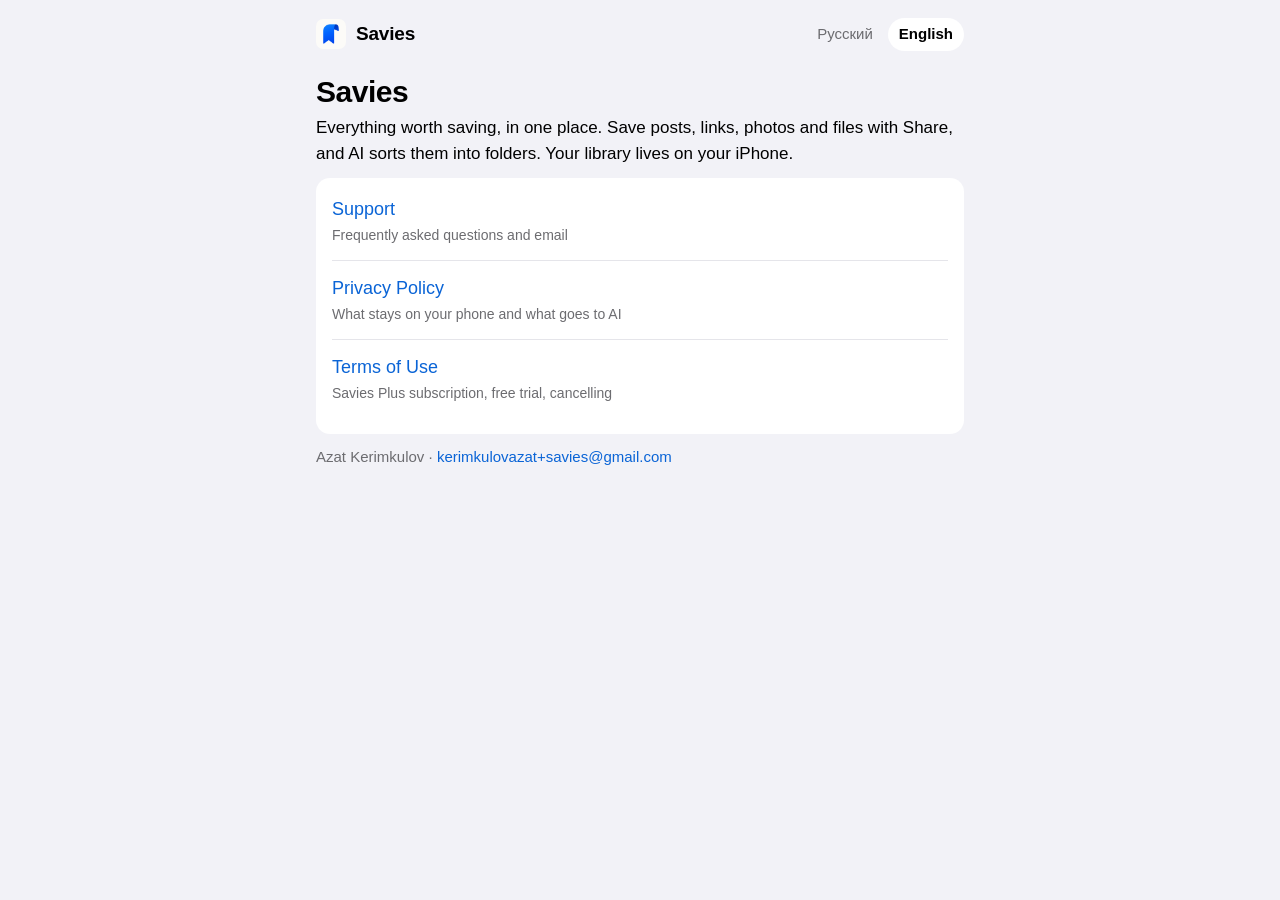
==== index.html @ e02dbc36 "Страницы Savies: политика конфиденциальности, условия использования, поддержка Русский и английский " ====
<!doctype html>
<html lang="ru">
<head>
<meta charset="utf-8">
<meta name="viewport" content="width=device-width, initial-scale=1, viewport-fit=cover">
<meta name="color-scheme" content="light dark">
<title>Savies</title>
<meta name="description" content="Savies — всё, что хочется сохранить, в одном месте. Savies — everything worth saving, in one place.">
<link rel="icon" href="icon.png">
<link rel="apple-touch-icon" href="icon.png">
<link rel="stylesheet" href="style.css">
<script>
  // Язык — как в приложении: русский для ru и языков Беларуси и Центральной Азии, остальным английский;
  // #ru или #en в адресе — выбран явно.
  (function () {
    var root = document.documentElement;
    var phone = ((navigator.languages && navigator.languages[0]) || navigator.language || '').slice(0, 2).toLowerCase();
    function pick() {
      var h = location.hash.slice(1);
      return h === 'ru' || h === 'en' ? h : ['ru', 'be', 'kk', 'ky', 'uz', 'tg'].indexOf(phone) >= 0 ? 'ru' : 'en';
    }
    function apply() { var l = pick(); root.setAttribute('data-lang', l); root.lang = l; }
    apply();
    addEventListener('hashchange', function () { apply(); scrollTo(0, 0); });
    // на соседнюю страницу — с тем же языком
    addEventListener('click', function (e) {
      var a = e.target.closest && e.target.closest('a[href*=".html"]');
      if (a) a.setAttribute('href', a.getAttribute('href').split('#')[0] + '#' + root.lang);
    });
  })();
</script>
</head>
<body>
<header class="top">
  <a class="brand" href="index.html"><img src="icon.png" alt="">Savies</a>
  <nav class="langs"><a href="#ru" data-lang="ru">Русский</a><a href="#en" data-lang="en">English</a></nav>
</header>
<main>

<article lang="ru">
  <h1>Savies</h1>
  <p>Всё, что хочется сохранить, — в одном месте. Посты, ссылки, фото и файлы сохраняются через «Поделиться», а ИИ раскладывает их по папкам. Библиотека живёт на вашем iPhone.</p>
  <div class="card">
    <ul class="links">
      <li><a href="support.html">Поддержка<small>Ответы на частые вопросы и почта</small></a></li>
      <li><a href="privacy.html">Политика конфиденциальности<small>Что хранится на телефоне и что уходит в ИИ</small></a></li>
      <li><a href="terms.html">Условия использования<small>Подписка Savies Plus, пробная неделя, отмена</small></a></li>
    </ul>
  </div>
  <p class="muted">Azat Kerimkulov · <a href="mailto:kerimkulovazat%2Bsavies@gmail.com">kerimkulovazat+savies@gmail.com</a></p>
</article>

<article lang="en">
  <h1>Savies</h1>
  <p>Everything worth saving, in one place. Save posts, links, photos and files with Share, and AI sorts them into folders. Your library lives on your iPhone.</p>
  <div class="card">
    <ul class="links">
      <li><a href="support.html">Support<small>Frequently asked questions and email</small></a></li>
      <li><a href="privacy.html">Privacy Policy<small>What stays on your phone and what goes to AI</small></a></li>
      <li><a href="terms.html">Terms of Use<small>Savies Plus subscription, free trial, cancelling</small></a></li>
    </ul>
  </div>
  <p class="muted">Azat Kerimkulov · <a href="mailto:kerimkulovazat%2Bsavies@gmail.com">kerimkulovazat+savies@gmail.com</a></p>
</article>

</main>
</body>
</html>
---- style.css ----
/* Страницы Savies: политика, условия, поддержка. Цвета — как в приложении (lib/ui/theme.dart),
   тема — по системе, ширина — под телефон. Без внешних шрифтов и скриптов. */
:root {
  color-scheme: light dark;
  --bg: #F2F2F7;
  --card: #FFFFFF;
  --text: #000000;
  --secondary: #6C6C70;
  --separator: #E5E5EA;
  --accent: #0A64D6;
  --warm: #FFF4DE;
  --warm-text: #6B5A3A;
}

@media (prefers-color-scheme: dark) {
  :root {
    --bg: #18191B;
    --card: #242528;
    --text: #F2F2F3;
    --secondary: #9C9EA3;
    --separator: #3A3C40;
    --accent: #4C9BFF;
    --warm: #3A3122;
    --warm-text: #E6CFA2;
  }
}

* { box-sizing: border-box; }

html { -webkit-text-size-adjust: 100%; }

body {
  margin: 0;
  background: var(--bg);
  color: var(--text);
  font: 17px/1.5 -apple-system, BlinkMacSystemFont, "SF Pro Text", "Segoe UI", Roboto, "Helvetica Neue", Arial, sans-serif;
  padding: env(safe-area-inset-top) env(safe-area-inset-right) env(safe-area-inset-bottom) env(safe-area-inset-left);
}

a { color: var(--accent); text-decoration: none; }
a:hover { text-decoration: underline; }

.top {
  max-width: 680px;
  margin: 0 auto;
  padding: 18px 16px 6px;
  display: flex;
  align-items: center;
  justify-content: space-between;
  gap: 12px;
}

.brand {
  display: flex;
  align-items: center;
  gap: 10px;
  color: var(--text);
  font-weight: 700;
  font-size: 19px;
  letter-spacing: -0.2px;
}
.brand:hover { text-decoration: none; }
.brand img { width: 30px; height: 30px; border-radius: 7px; }

.langs { display: flex; gap: 4px; font-size: 15px; }
.langs a {
  padding: 5px 11px;
  border-radius: 999px;
  color: var(--secondary);
}
.langs a:hover { text-decoration: none; }
html[data-lang="ru"] .langs a[data-lang="ru"],
html[data-lang="en"] .langs a[data-lang="en"] {
  background: var(--card);
  color: var(--text);
  font-weight: 600;
}

/* язык выбирает скрипт в <head> (как в приложении — по языку телефона); без скрипта видны оба */
html[data-lang="ru"] article[lang="en"],
html[data-lang="en"] article[lang="ru"] { display: none; }

main {
  max-width: 680px;
  margin: 0 auto;
  padding: 0 16px 48px;
}

article + article {
  margin-top: 40px;
  padding-top: 24px;
  border-top: 1px solid var(--separator);
}
html[data-lang] article + article { margin-top: 0; padding-top: 0; border-top: 0; }

h1 {
  font-size: 30px;
  line-height: 1.15;
  letter-spacing: -0.5px;
  margin: 18px 0 6px;
}

h2 {
  font-size: 21px;
  line-height: 1.25;
  letter-spacing: -0.2px;
  margin: 32px 0 8px;
}

h3 {
  font-size: 17px;
  margin: 22px 0 4px;
}

p, ul, ol { margin: 0 0 12px; }
ul, ol { padding-left: 22px; }
li { margin-bottom: 6px; }

.date { color: var(--secondary); font-size: 15px; margin-bottom: 20px; }

.summary {
  background: var(--warm);
  color: var(--warm-text);
  border-radius: 14px;
  padding: 14px 16px 4px;
  margin: 16px 0 8px;
}
.summary strong { color: inherit; }

.card {
  background: var(--card);
  border-radius: 14px;
  padding: 4px 16px;
  margin: 12px 0;
}

details {
  border-bottom: 1px solid var(--separator);
  padding: 12px 0;
}
details:last-child { border-bottom: 0; }
summary {
  cursor: pointer;
  font-weight: 600;
  list-style: none;
}
summary::-webkit-details-marker { display: none; }
summary::after { content: "+"; float: right; color: var(--secondary); font-weight: 400; }
details[open] summary::after { content: "−"; }
details > :not(summary) { margin-top: 8px; }

.links { list-style: none; padding: 0; }
.links li { margin: 0; border-bottom: 1px solid var(--separator); }
.links li:last-child { border-bottom: 0; }
.links a { display: block; padding: 14px 0; font-size: 18px; }
.links small { display: block; color: var(--secondary); font-size: 14px; margin-top: 2px; }

code {
  font: 0.9em ui-monospace, SFMono-Regular, Menlo, monospace;
  background: var(--card);
  border-radius: 5px;
  padding: 1px 5px;
}

.muted { color: var(--secondary); font-size: 15px; }

footer {
  max-width: 680px;
  margin: 0 auto;
  padding: 0 16px 40px;
  color: var(--secondary);
  font-size: 14px;
}
footer a { margin-right: 14px; }
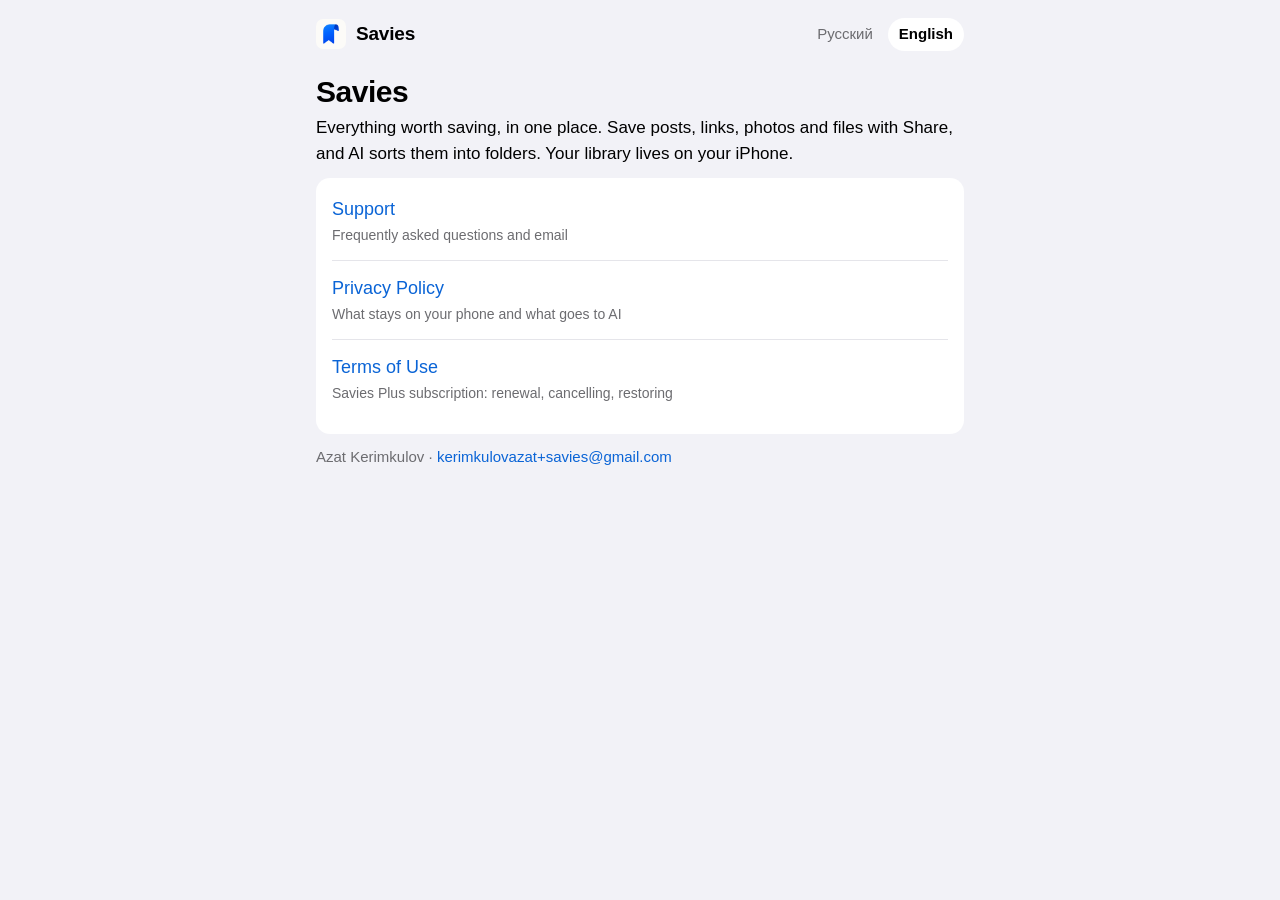
==== commit a5d97aad: "Без пробной недели: подписка сразу платная Co-Authored-By: Claude Opus 5.5 <noreply@anthropic.com> C" ====
--- a/index.html
+++ b/index.html
@@ -44,7 +44,7 @@
     <ul class="links">
       <li><a href="support.html">Поддержка<small>Ответы на частые вопросы и почта</small></a></li>
       <li><a href="privacy.html">Политика конфиденциальности<small>Что хранится на телефоне и что уходит в ИИ</small></a></li>
-      <li><a href="terms.html">Условия использования<small>Подписка Savies Plus, пробная неделя, отмена</small></a></li>
+      <li><a href="terms.html">Условия использования<small>Подписка Savies Plus: продление, отмена, восстановление</small></a></li>
     </ul>
   </div>
   <p class="muted">Azat Kerimkulov · <a href="mailto:kerimkulovazat%2Bsavies@gmail.com">kerimkulovazat+savies@gmail.com</a></p>
@@ -57,7 +57,7 @@
     <ul class="links">
       <li><a href="support.html">Support<small>Frequently asked questions and email</small></a></li>
       <li><a href="privacy.html">Privacy Policy<small>What stays on your phone and what goes to AI</small></a></li>
-      <li><a href="terms.html">Terms of Use<small>Savies Plus subscription, free trial, cancelling</small></a></li>
+      <li><a href="terms.html">Terms of Use<small>Savies Plus subscription: renewal, cancelling, restoring</small></a></li>
     </ul>
   </div>
   <p class="muted">Azat Kerimkulov · <a href="mailto:kerimkulovazat%2Bsavies@gmail.com">kerimkulovazat+savies@gmail.com</a></p>
